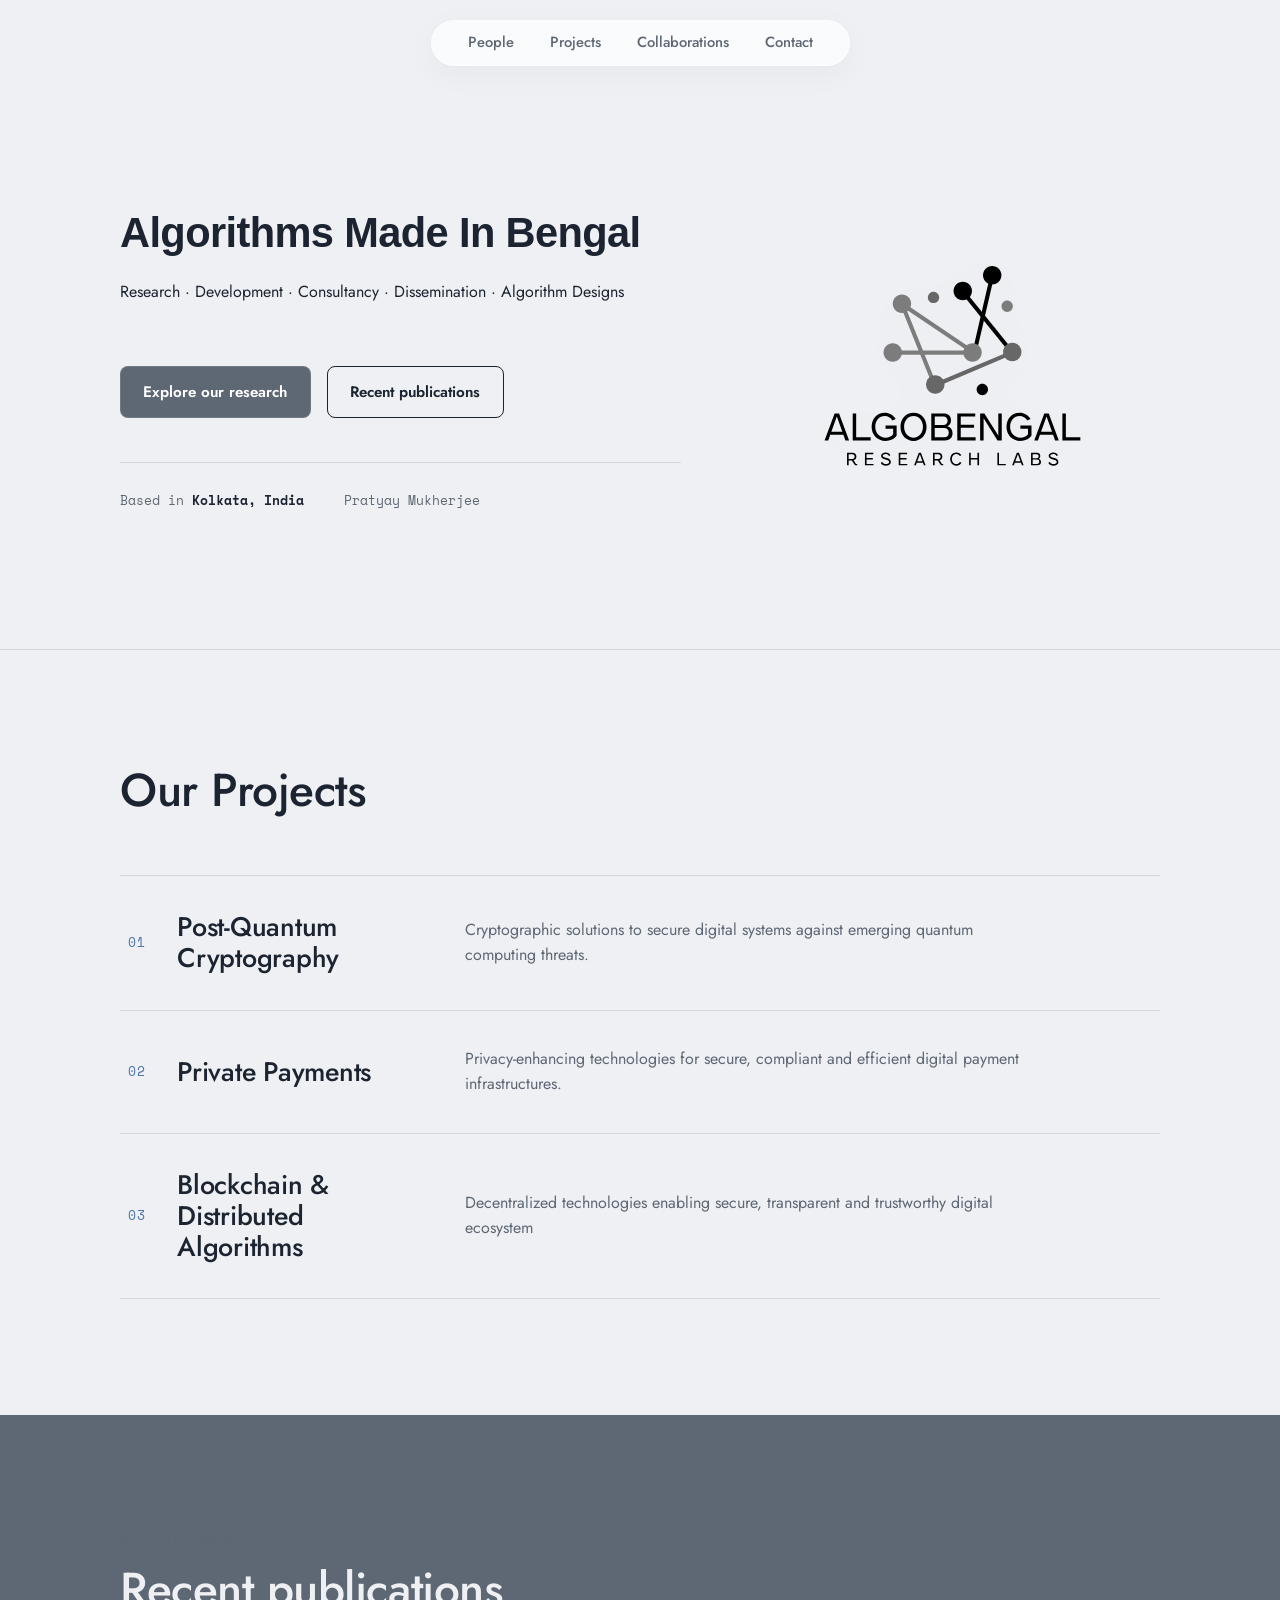
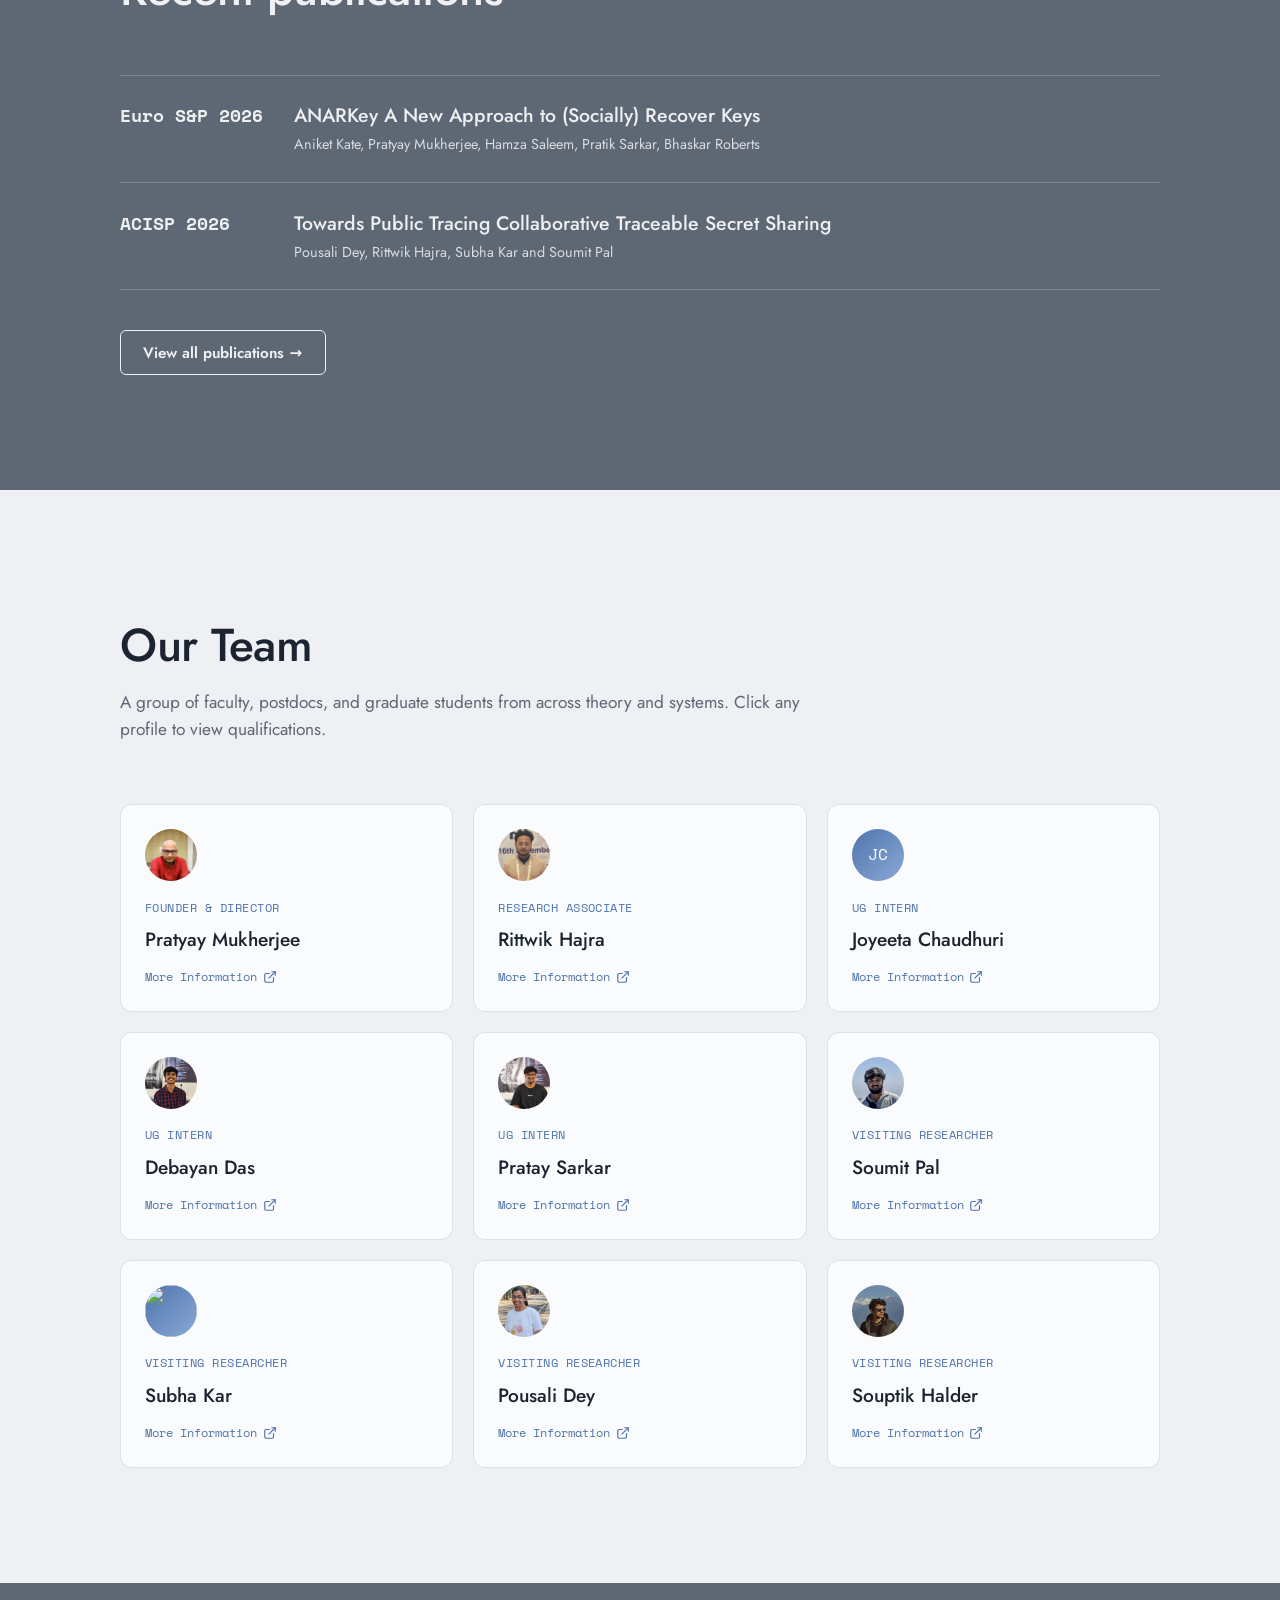
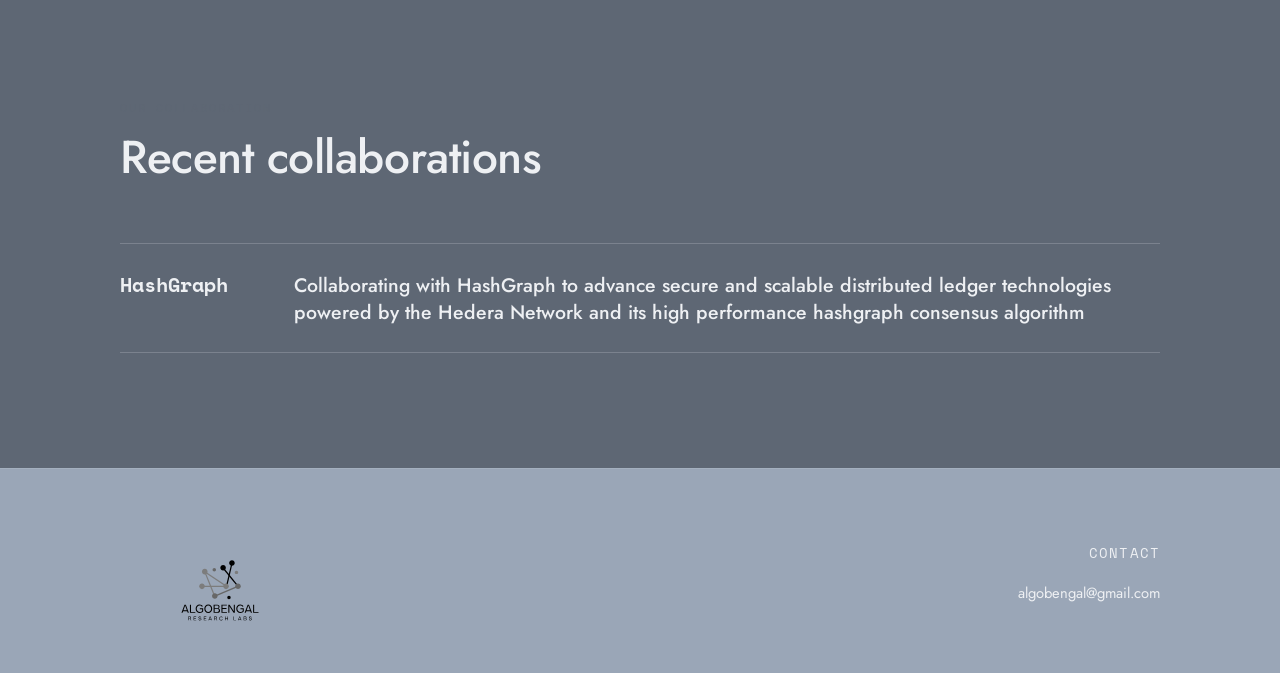
==== index.html @ 1178c3cb "Add files via upload" ====
<!DOCTYPE html>
<html lang="en">
<head>
    <meta charset="UTF-8">
    <meta name="viewport" content="width=device-width, initial-scale=1.0">

    <title>AlgoBengal Research Labs — Security, Privacy &amp; Cryptography</title>

    <link rel="preconnect" href="https://fonts.googleapis.com">
    <link rel="preconnect" href="https://fonts.gstatic.com" crossorigin>
    <link href="https://fonts.googleapis.com/css2?family=Jost:ital,wght@0,400;0,500;0,600;0,700;1,400;1,500&family=Space+Mono:ital,wght@0,400;0,700;1,400&display=swap" rel="stylesheet">

    <!-- Global CSS -->
    <link rel="stylesheet" href="global/global.css">

    <!-- Component CSS -->
    <link rel="stylesheet" href="components/background/bg.css">
    <link rel="stylesheet" href="components/navbar/navbar.css">
    <link rel="stylesheet" href="components/hero/hero.css">
    <link rel="stylesheet" href="components/projects/projects.css">
    <link rel="stylesheet" href="components/collaboration/collaboration.css">
    <link rel="stylesheet" href="components/people/people.css">
    <link rel="stylesheet" href="components/Research/Research.css">
    <link rel="stylesheet" href="components/footer/footer.css">
    <link rel="stylesheet" href="components/profile cards/sir card/sir.css">

<!-- Geist Pixel Font -->
 
   <link rel="preconnect" href="https://fonts.googleapis.com">
<link rel="preconnect" href="https://fonts.gstatic.com" crossorigin>
<link href="https://fonts.googleapis.com/css2?family=Geist+Pixel&display=swap" rel="stylesheet">
</head>

<body>
    
    <div id="navbar"></div>
 <canvas id="particleCanvas"></canvas>
    <main>
        
        <div id="hero" class="top_spacing"></div>
        <div id="projects"></div>
        <div id="Research"></div>
        <div id="people"></div>
        <div id="collaboration"></div>
    </main>

    <div id="footer"></div>

    <!-- Global JS -->
    <script src="global/main.js"></script>

    <!-- Component JS -->
    <script src="components/navbar/navbar.js"></script>
    <script src="components/hero/hero.js"></script>
    <script src="components/projects/projects.js"></script>
    <script src="components/collaboration/collaboration.js"></script>
    <script src="components/people/people.js"></script>
  
   <script src="components/Research/Research.js"></script>
    <script src="components/footer/footer.js"></script>
    <!--<script src="components/background/bg.js"></script>-->

</body>
</html>
---- global/global.css ----
:root {
  --ink: #101A2C;
  --ink-2: #1A2740;
  --paper: #EEF0F3;
  --card: #FAFBFC;
  --text: #1C2431;
  --dim: #5E6774;
  --on-ink: #E8EBF1;
  --on-ink-dim: #9AA6B7;
  --gold: #4F74AC;
  --gold-soft: rgba(79, 116, 172, 0.16);
  --sun: #8AA9D6;
  --line: rgba(28, 36, 49, 0.12);
  --line-ink: rgba(232, 235, 241, 0.13);
  --serif: "Jost", system-ui, sans-serif;
  --sans: "Jost", system-ui, sans-serif;
  --mono: "Space Mono", ui-monospace, monospace;
  --container: 1120px;
  --pad: clamp(1.25rem, 5vw, 2.5rem);
  --sec: clamp(4.5rem, 9vw, 8rem);
}
#splash-screen {
  position: fixed;
  inset: 0;
  background: var(--paper);
  display: flex;
  justify-content: center;
  align-items: center;
  z-index: 9999;
  transition: opacity 0.5s ease, visibility 0.5s ease;
}
.splash-logo {
  width: 400px;
  height: auto;
  transform-origin: top left;
  transition: transform 1s cubic-bezier(0.65, 0, 0.35, 1);
}
#splash-screen.fade-out {
  opacity: 0;
  visibility: hidden;
  pointer-events: none;
}
#particleCanvas {
    position: fixed;
    top: 0;
    left: 0;
    width: 100vw;
    height: 100vh;
    z-index: -1;
    pointer-events: none;
    display: block;
}

* {
  box-sizing: border-box;
  margin: 0;
  padding: 0;
}

html {
  scroll-behavior: smooth;
}

body {
  font-family: var(--sans);
  color: var(--text);
  background: var(--paper);
  line-height: 1.6;
  -webkit-font-smoothing: antialiased;
  text-rendering: optimizeLegibility;
}

a {
  color: inherit;
  text-decoration: none;
}

img, svg {
  display: block;
  max-width: 100%;
}

:focus-visible {
  outline: 2px solid var(--gold);
  outline-offset: 3px;
  border-radius: 2px;
}

.container {
  max-width: var(--container);
  margin-inline: auto;
  padding-inline: var(--pad);
}

.text_colour {
  font-family: var(--mono);
  font-size: .75rem;
  letter-spacing: .16em;
  text-transform: uppercase;
  color: var(--dim);
}

.on-ink .text_colour {
  color: var(--gold);
}
.top_spacing{
    margin-top: 100px;
}
/* ---------- SECTION SHELL ---------- */
.section {
  padding-block: var(--sec);
  scroll-margin-top: 80px;
}

.section--ink {
  background: var(--ink);
  color: var(--on-ink);
}

.section__head {
  max-width: 44rem;
  margin-bottom: clamp(2.5rem, 5vw, 3.75rem);
}

.section__head .text_colour {
  display: block;
  margin-bottom: 1rem;
}

.section__head h2 {
  font-family: var(--serif);
  font-weight: 500;
  font-size: clamp(1.9rem, 3.6vw, 2.9rem);
  line-height: 1.08;
  letter-spacing: -.01em;
}

.section__head p {
  margin-top: 1.1rem;
  color: var(--dim);
  font-size: 1.08rem;
}

.section--ink .section__head p {
  color: var(--on-ink-dim);
}

/* ---------- BUTTONS ---------- */
.btn {
  font-family: var(--sans);
  font-weight: 600;
  font-size: .95rem;
  padding: .8rem 1.4rem;
  border-radius: 8px;
  cursor: pointer;
  display: inline-flex;
  align-items: center;
  gap: .5rem;
  transition: transform .18s ease, background .18s ease, border-color .18s ease;
  border: 1px solid transparent;
}

.btn--primary {
  background: var(--gold);
  color: var(--card);
}

.btn--primary:hover {
  transform: translateY(-2px);
  box-shadow: 0 10px 26px -10px rgba(79, 116, 172, .55);
}

.btn--ghost {
  background: transparent;
  color: var(--text);
  border-color: var(--line);
}

.btn--ghost:hover {
  border-color: var(--gold);
  color: var(--gold);
  transform: translateY(-2px);
}

.section--ink .btn--ghost {
  color: var(--on-ink);
  border-color: var(--line-ink);
}

.section--ink .btn--ghost:hover {
  border-color: var(--on-ink);
  color: var(--on-ink);
}

.btn--dark {
  background: var(--ink);
  color: var(--on-ink);
}

.btn--dark:hover {
  transform: translateY(-2px);
  background: var(--ink-2);
}

/* ---------- ENTRANCE ANIMATION ---------- */
.rise {
  opacity: 0;
  transform: translateY(14px);
  animation: rise .7s cubic-bezier(.2, .7, .3, 1) forwards;
}

.d1 { animation-delay: .05s; }
.d2 { animation-delay: .15s; }
.d3 { animation-delay: .25s; }
.d4 { animation-delay: .35s; }
.d5 { animation-delay: .45s; }

@keyframes rise {
  to {
    opacity: 1;
    transform: none;
  }
}
@keyframes splashPulse {
  from { transform: scale(0.95); opacity: 0.75; }
  to   { transform: scale(1.05); opacity: 1; }
}
@media(prefers-reduced-motion: reduce) {
  html { scroll-behavior: auto; }
  .rise { animation: none; opacity: 1; transform: none; }
  * { transition: none !important; }
}
---- components/background/bg.css ----
#particleCanvas {
    position: fixed;
    top: 0;
    left: 0;
    width: 100vw;
    height: 100vh;
    z-index: -1;
    pointer-events: none;
    display: block;
}
---- components/navbar/navbar.css ----
#navbar {
  position: fixed;
  top: 0;
  left: 0;
  right: 0;
  z-index: 1000;
  pointer-events: none;
  display: flex;
  justify-content: center;
}

.nav {
  pointer-events: auto;
  padding-top: 1.25rem;
}

.nav__pill-container {
  display: flex;
  align-items: center;
  background: rgba(255, 255, 255, 0.7);
  backdrop-filter: blur(16px) saturate(180%);
  -webkit-backdrop-filter: blur(16px) saturate(180%);
  border: 1px solid rgba(255, 255, 255, 0.4);
  padding: 0.65rem 2.25rem;
  border-radius: 9999px;
  box-shadow: 0 8px 32px rgba(16, 26, 44, 0.04), 0 1px 2px rgba(0, 0, 0, 0.02);
  gap: 2.25rem;
  transition: transform 0.3s ease, box-shadow 0.3s ease, background 0.3s ease;
}

.nav__pill-container:hover {
  background: rgba(255, 255, 255, 0.85);
  box-shadow: 0 12px 40px rgba(16, 26, 44, 0.07);
}

.nav__pill-link {
  font-family: var(--sans);
  font-size: 0.92rem;
  font-weight: 500;
  color: var(--dim);
  text-decoration: none;
  transition: color 0.2s cubic-bezier(0.4, 0, 0.2, 1), transform 0.2s ease;
  position: relative;
  cursor: pointer;
  display: inline-block;
}

.nav__pill-link:hover {
  color: var(--text);
  transform: translateY(-1px);
}

.nav__pill-link.active {
  color: var(--text);
  font-weight: 600;
}

/* Subtle accent indicator below active item */
.nav__pill-link::after {
  content: "";
  position: absolute;
  bottom: -4px;
  left: 50%;
  width: 0;
  height: 2px;
  background: var(--text);
  border-radius: 9999px;
  transform: translateX(-50%);
  transition: width 0.25s cubic-bezier(0.4, 0, 0.2, 1);
}

.nav__pill-link:hover::after {
  width: 6px;
}

.nav__pill-link.active::after,
.nav__pill-link.active:hover::after {
  width: 12px;
}

@media(max-width: 640px) {
  .nav {
    padding-top: 0.75rem;
  }

  .nav__pill-container {
    padding: 0.5rem 1.5rem;
    gap: 1.25rem;
  }

  .nav__pill-link {
    font-size: 0.84rem;
  }
}
---- components/hero/hero.css ----
.hero {
  background: transparent;
  color: var(--text);
  position: relative;
  overflow: hidden;
  padding-block: clamp(3.5rem, 8vw, 6.5rem) var(--sec);
}

.hero::before {
  content: "";
  position: absolute;
  inset: 0;
  background-image: radial-gradient(circle at center, rgba(255, 255, 255, .07) 1.2px, transparent 1.3px);
  background-size: 26px 26px;
  -webkit-mask-image: radial-gradient(ellipse 85% 75% at 60% 35%, #000 35%, transparent 100%);
  mask-image: radial-gradient(ellipse 85% 75% at 60% 35%, #000 35%, transparent 100%);
  pointer-events: none;
}

.hero__grid {
  position: relative;
  display: grid;
  grid-template-columns: 1.15fr .85fr;
  gap: clamp(2rem, 5vw, 4rem);
  align-items: center;
}

.hero__figure {
  display: flex;
  flex-direction: column;
  justify-content: center;
  align-items: center;
  position: relative;
}

/* hero figure — interactive cipher wheel */
.hero-art {
  width: 100%;
  max-width: 300px;
  margin-inline: auto;

  filter: drop-shadow(0 10px 34px rgba(0, 0, 0, .4));
  touch-action: none;
  -webkit-tap-highlight-color: transparent;
}

.cw-outer {
  font-family: var(--mono);
  font-size: 10px;
  fill: var(--paper);
}

.cw-inner {
  font-family: var(--mono);
  font-size: 9px;
  fill: var(--paper);
  opacity: 0.85;
}

.cw-dest {
  font-family: var(--mono);
  font-size: 11.5px;
  font-weight: 700;
  fill: var(--paper);
  cursor: pointer;
}

#cwHub {
  cursor: pointer;
}

#cwHub:focus-visible {
  outline: 2px solid var(--text);
  outline-offset: 3px;
}

#cwHub.is-armed {
  fill: var(--text);
  stroke: var(--dim);
  stroke-width: 2;
}

#cwHubText {
  font-family: var(--mono);
  font-size: 15px;
  font-weight: 700;
  fill: var(--paper);
}

.dial-readout {
  margin-top: 1rem;
  text-align: center;
  font-family: var(--mono);
  font-size: .74rem;
  letter-spacing: .02em;
  color: var(--dim);
  min-height: 1.2em;
}

.dial-readout b {
  color: var(--text);
}

.dial-legend {
  margin-top: .85rem;
  display: flex;
  flex-wrap: wrap;
  justify-content: center;
  gap: .5rem .9rem;
  font-family: var(--mono);
  font-size: .68rem;
  color: var(--dim);
}

.dial-legend b {
  color: var(--text);
  font-weight: 700;
}


.hero__text_colour {
  margin-bottom: 1.5rem;
  min-height: 1.1em;
}

.hero__text_colour .sep {
  color: var(--dim);
  margin-inline: .5rem;
}

.hero h1 {
  font-family: "Geist Pixel", sans-serif;
  font-weight: 600;

  font-size: clamp(2.6rem, 6vw, 2.5rem);
  line-height: 1.02;
  letter-spacing: -.015em;
  margin-bottom: 1.5rem;
}

.hero h1 em {
  font-style: italic;
  color: var(--gold);
}

.hero__lede {
  font-size: clamp(1.02rem, 1.5vw, 1.2rem);
  color: var(--dim);
  max-width: 34rem;
  margin-bottom: 2.25rem;
}

.hero__points {
  display: grid;
  gap: 1.15rem;
  max-width: 34rem;
  margin-bottom: 2.5rem;
}

.hpoint {
  display: grid;
  grid-template-columns: 6.5rem 1fr;
  gap: .35rem 1.25rem;
  align-items: baseline;
}

.hpoint__k {
  font-family: var(--mono);
  font-size: .74rem;
  letter-spacing: .06em;
  text-transform: uppercase;
  color: var(--gold);
  padding-top: .2rem;
}

.hpoint__v {
  color: var(--text);
  font-size: clamp(1rem, 1.4vw, 1.12rem);
  line-height: 1.5;
}

.hero__actions {
  display: flex;
  flex-wrap: wrap;
  gap: 1rem;
  margin-bottom: 2.75rem;
}

.hero__actions .btn--primary {
  background: var(--dim);
  color: #ffffff;
  border: 1px solid var(--line-ink);
}

.hero__actions .btn--ghost {
  background: var(--paper);
  color: var(--text);
  border: 1px solid var(--text);
}

.hero__actions .btn--ghost:hover {
  background: var(--paper);
  border-color: var(--text);
  color: var(--text);
  transform: translateY(-2px);
}

.hero__facts {
  display: flex;
  flex-direction: column;
  gap: 0.8rem;
  font-family: var(--mono);
  font-size: .8rem;
  color: var(--dim);
  padding-top: 1.75rem;
  border-top: 1px solid var(--line);
}

.hero__facts-row {
  display: flex;
  flex-wrap: wrap;
  gap: 2.5rem;
}

.hero__facts-row.tags {
  color: var(--dim);
}

.hero__facts b {
  color: var(--text);
  font-weight: 600;
}

.hero__logo-img {
  width: 100%;
  max-width: 440px;
  height: auto;
  display: block;
  margin-inline: auto;
  filter: drop-shadow(0 4px 20px rgba(0, 0, 0, 0.02));
}

@media(max-width: 900px) {
  .hero__grid {
    grid-template-columns: 1fr;
  }

  .hero__figure {
    order: -1;
    margin-bottom: 1.5rem;
  }

  .hero__logo-img {
    max-width: 320px;
  }
}

@media(max-width: 640px) {
  .hpoint {
    grid-template-columns: 1fr;
    gap: .2rem;
  }
  .hero__facts-row {
    gap: 1rem;
  }
}
---- components/projects/projects.css ----
#research {
  background: var(--paper);
  position: relative;
  z-index: 1;
  border-top: 1px solid var(--line);
}

.expertise {
  border-top: 1px solid var(--line);
}

.xrow {
  display: grid;
  grid-template-columns: auto minmax(12rem, 16rem) 1fr auto ;
  gap: 1.25rem 2rem;
  align-items: center;
  color: inherit;
  padding: clamp(1.5rem, 3vw, 2.25rem) .5rem;
  border-bottom: 1px solid var(--line);
  transition: background .2s ease, padding-left .2s ease;
  cursor: default;
}

/*.xrow:hover {
  background: rgba(255, 255, 255, 0.05);
  padding-left: 1.1rem;
}
*/
.xrow__num {
  font-family: var(--mono);
  font-size: .8rem;
  letter-spacing: .05em;
  color: var(--gold);
}

.xrow__title {
  font-family: var(--serif);
  font-weight: 500;
  font-size: clamp(1.3rem, 2.1vw, 1.7rem);
  line-height: 1.15;
  letter-spacing: -.01em;
}

.xrow__desc {
  color: var(--dim);
  font-size: 1rem;
  line-height: 1.55;
  max-width: 36rem;
}

.xrow__go {
  justify-self: end;
  white-space: nowrap;
  display: inline-flex;
  align-items: center;
  gap: .45rem;
  font-family: var(--mono);
  font-size: .75rem;
  letter-spacing: .08em;
  text-transform: uppercase;
  color: var(--gold);
}

.xrow__go svg {
  width: 15px;
  height: 15px;
  transition: transform .2s ease;
}

.xrow:hover .xrow__go svg {
  transform: translateX(4px);
}

@media(max-width: 900px) {
  .xrow {
    grid-template-columns: auto 1fr;
    gap: .55rem 1.1rem;
    align-items: baseline;
  }
  .xrow__desc {
    grid-column: 1 / -1;
    max-width: none;
  }
  .xrow__go {
    grid-column: 1 / -1;
    justify-self: start;
    margin-top: .2rem;
  }
}
---- components/collaboration/collaboration.css ----
#collaborations {
  background: var(--dim);
  color: var(--paper);
  position: relative;
  z-index: 1;
}

#collaborations .section__head h2,
#collaborations .collab__title {
  color: var(--paper);
}

#collaborations .section__head p,
#collaborations .collab__meta {
  color: rgba(238, 240, 243, 0.85);
}

#collaborations .collaborator_name,
#collaborations .collaborator__name {
  color: var(--paper);
  font-weight: bold;
  font-size: 1.25rem;
}

.collabs {
  border-top: 1px solid rgba(238, 240, 243, 0.2);
}

.collab {
  display: grid;
  grid-template-columns: 150px 1fr auto;
  gap: 1.5rem;
  align-items: baseline;
  padding: 1.6rem 0;
  border-bottom: 1px solid rgba(238, 240, 243, 0.2);
  transition: padding-left .2s ease;
}

.collab:hover {
  padding-left: .5rem;
}

.collab__meta {
  font-family: var(--mono);
  font-size: .78rem;
  color: rgba(238, 240, 243, 0.85);
  white-space: nowrap;
}

.collab__title {
  font-family: var(--serif);
  font-weight: 500;
  font-size: 1.22rem;
  line-height: 1.25;
  color: var(--paper);
}


@media(max-width: 900px) {
  .pub {
    grid-template-columns: 1fr auto;
    gap: .4rem 1rem;
  }
  .pub__meta {
    grid-column: 1 / -1;
    order: -1;
  }
}
---- components/people/people.css ----
#people {
  background: var(--paper);
  position: relative;
  z-index: 1;
}

.people {
  display: grid;
  grid-template-columns: repeat(3, 1fr);
  gap: 1.25rem;
  align-items: start;
}

.person {
  background: var(--card);
  border: 1px solid var(--line);
  border-radius: 12px;
  padding: 1.5rem;
  display: flex;
  flex-direction: column;
  gap: .4rem;
  transition: transform .25s ease, box-shadow .25s ease, border-color .25s ease;
}

.person--clickable {
  cursor: pointer;
  user-select: none;
}

.person--clickable:hover {
  transform: translateY(-3px);
  border-color: rgba(79, 116, 172, 0.4);
  box-shadow: 0 14px 34px -18px rgba(16, 26, 44, .32);
}

.person--clickable:focus-visible {
  outline: 2px solid var(--gold);
  outline-offset: 2px;
}

.person__avatar {
  width: 52px;
  height: 52px;
  border-radius: 50%;
  margin-bottom: .7rem;
  display: flex;
  align-items: center;
  justify-content: center;
  font-family: var(--mono);
  font-size: 1rem;
  color: var(--card);
  background: linear-gradient(135deg, var(--gold), var(--sun));
  overflow: hidden;
}

.person__avatar img {
  width: 100%;
  height: 100%;
  object-fit: cover;
}

.person__lead .person__avatar {
  background: var(--ink);
  color: var(--gold);
}

.person__name {
  font-family: var(--serif);
  font-weight: 500;
  font-size: 1.2rem;
}

.person__role {
  font-family: var(--mono);
  font-size: .74rem;
  letter-spacing: .04em;
  color: var(--gold);
  text-transform: uppercase;
}

.person__hint {
  display: inline-flex;
  align-items: center;
  gap: 0.35rem;
  font-family: var(--mono);
  font-size: 0.76rem;
  color: var(--gold);
  margin-top: 0.4rem;
  transition: color 0.2s ease, transform 0.2s ease;
}

.person--clickable:hover .person__hint {
  color: var(--sun, #e5b95a);
}

.person__hint-icon {
  transition: transform 0.2s ease;
}

.person--clickable:hover .person__hint-icon {
  transform: translate(2px, -2px);
}

.qualification-text {
  font-family: var(--sans, sans-serif);
  font-size: 0.88rem;
  line-height: 1.6;
  color: var(--dim);
  display: block;
  white-space: normal;
  word-break: break-word;
}

.qualification-link {
  font-family: var(--sans, sans-serif);
  font-size: 0.86rem;
  line-height: 1.4;
  color: var(--gold);
  text-decoration: none;
  display: inline-flex;
  align-items: center;
  gap: 0.3rem;
  margin-top: 0.6rem;
  padding: 0.4rem 0.8rem;
  border-radius: 6px;
  background: rgba(245, 158, 11, 0.08);
  border: 1px solid rgba(245, 158, 11, 0.25);
  transition: all 0.2s ease;
}

.qualification-link:hover {
  background: rgba(245, 158, 11, 0.18);
  border-color: var(--gold);
  color: #ffffff;
}

.person__focus {
  color: var(--dim);
  font-size: .92rem;
  margin-top: .25rem;
}

.person--note {
  background: transparent;
  border-style: dashed;
  justify-content: center;
  align-items: flex-start;
}

.person--note .person__name {
  color: var(--dim);
  font-size: 1.05rem;
}

/* ==========================================================================
   Qualification Modal Styles
   ========================================================================== */

.person-modal {
  position: fixed;
  top: 0;
  left: 0;
  width: 100vw;
  height: 100vh;
  z-index: 99999;
  display: flex;
  align-items: center;
  justify-content: center;
  padding: 1.5rem;
  opacity: 0;
  visibility: hidden;
  pointer-events: none;
  transition: opacity 0.3s cubic-bezier(0.16, 1, 0.3, 1), visibility 0.3s cubic-bezier(0.16, 1, 0.3, 1);
}

.person-modal.is-open {
  opacity: 1;
  visibility: visible;
  pointer-events: auto;
}

body.modal-open {
  overflow: hidden !important;
}

.person-modal__backdrop {
  position: absolute;
  top: 0;
  left: 0;
  width: 100%;
  height: 100%;
  background: rgba(10, 15, 26, 0.82);
  backdrop-filter: blur(12px);
  -webkit-backdrop-filter: blur(12px);
}

.person-modal__dialog {
  position: relative;
  z-index: 2;
  width: 100%;
  max-width: 580px;
  max-height: 85vh;
  overflow-y: auto;
  background: var(--ink, #101A2C);
  border: 1px solid rgba(255, 255, 255, 0.15);
  border-radius: 18px;
  padding: 2rem;
  box-shadow: 0 25px 60px -15px rgba(0, 0, 0, 0.75), 0 0 0 1px rgba(255, 255, 255, 0.08);
  transform: translateY(24px) scale(0.96);
  transition: transform 0.35s cubic-bezier(0.16, 1, 0.3, 1);
}

.person-modal.is-open .person-modal__dialog {
  transform: translateY(0) scale(1);
}

.person-modal__close {
  position: absolute;
  top: 1.25rem;
  right: 1.25rem;
  width: 36px;
  height: 36px;
  border-radius: 50%;
  border: 1px solid rgba(255, 255, 255, 0.15);
  background: rgba(255, 255, 255, 0.06);
  color: #E8EBF1;
  display: flex;
  align-items: center;
  justify-content: center;
  cursor: pointer;
  transition: all 0.2s ease;
}

.person-modal__close:hover {
  background: rgba(255, 255, 255, 0.15);
  color: var(--sun, #8AA9D6);
  border-color: var(--sun, #8AA9D6);
  transform: rotate(90deg);
}

.person-modal__header {
  display: flex;
  align-items: center;
  gap: 1.25rem;
  padding-bottom: 1.25rem;
  border-bottom: 1px solid rgba(232, 235, 241, 0.12);
  margin-bottom: 1.5rem;
}

.person-modal__avatar {
  width: 60px;
  height: 60px;
  border-radius: 50%;
  display: flex;
  align-items: center;
  justify-content: center;
  font-family: var(--mono);
  font-size: 1.1rem;
  color: var(--ink);
  background: linear-gradient(135deg, var(--gold), var(--sun));
  overflow: hidden;
  flex-shrink: 0;
}

.person-modal__avatar img {
  width: 100%;
  height: 100%;
  object-fit: cover;
}

.person-modal__role {
  font-family: var(--mono);
  font-size: 0.76rem;
  letter-spacing: 0.06em;
  color: var(--sun, #8AA9D6);
  text-transform: uppercase;
  margin-bottom: 0.25rem;
}

.person-modal__name {
  font-family: var(--serif);
  font-size: 1.45rem;
  font-weight: 600;
  color: #FFFFFF;
  margin: 0;
}

.person-modal__section-title {
  font-family: var(--mono);
  font-size: 0.78rem;
  letter-spacing: 0.06em;
  text-transform: uppercase;
  color: var(--sun, #8AA9D6);
  margin-bottom: 0.85rem;
  display: flex;
  align-items: center;
  gap: 0.5rem;
}

.person-modal__section-title::after {
  content: '';
  flex: 1;
  height: 1px;
  background: rgba(232, 235, 241, 0.12);
}

.person-modal__content,
.person-modal__content .qualification-text {
  font-family: var(--sans, sans-serif);
  font-size: 0.92rem;
  line-height: 1.65;
  color: #ffffff !important;
}

@media(max-width: 900px) {
  .people {
    grid-template-columns: repeat(2, 1fr);
  }
}

@media(max-width: 640px) {
  .people {
    grid-template-columns: 1fr;
  }
  
  .person-modal__dialog {
    padding: 1.5rem;
  }
}
---- components/Research/Research.css ----
#publications {
  background: var(--dim);
  color: var(--paper);
  position: relative;
  z-index: 1;
}

#publications .section__head h2,
#publications .pub__title {
  color: var(--paper);
}

#publications .section__head p,
#publications .pub__meta,
#publications .pub__authors {
  color: rgba(238, 240, 243, 0.85);
  
}

#publications .pub__name {
  color: var(--paper);
  font-weight: bold;
  font-size: 1.12rem;
  cursor: default;
}

.pubs {
  border-top: 1px solid rgba(238, 240, 243, 0.2);
}

.pub {
  display: grid;
  grid-template-columns: 150px 1fr auto;
  gap: 1.5rem;
  align-items: baseline;
  padding: 1.6rem 0;
  border-bottom: 1px solid rgba(238, 240, 243, 0.2);
  transition: padding-left .2s ease;
}

/*.pub:hover {
  padding-left: .5rem;
}*/

.pub__meta {
  font-family: var(--mono);
  font-size: .78rem;
  color: rgba(238, 240, 243, 0.85);
  white-space: wrap;

}

.pub__title {
  font-family: var(--serif);
  font-weight: 500;
  font-size: 1.22rem;
  line-height: 1.25;
  color: var(--paper);
  display: block;
}

.pub__authors {
  display: block;
  font-family: var(--sans);
  font-size: .9rem;
  color: rgba(238, 240, 243, 0.8);
  margin-top: .35rem;
}
.pub__venue {
  font-family: var(--mono);
  font-size: .78rem;
  color: rgba(238, 240, 243, 0.85);
  white-space: nowrap;
} 
.pub__link {
  font-family: var(--mono);
  font-size: .76rem;
  letter-spacing: .04em;
  color: var(--paper);
  border: 1px solid rgba(238, 240, 243, 0.35);
  padding: .35rem .7rem;
  border-radius: 6px;
  white-space: nowrap;
  transition: color .18s ease, border-color .18s ease, background .18s ease;
}

/*.pub__link:hover {
  color: var(--dim);
  background: var(--paper);
  border-color: var(--paper);
}
*/
.pubs__more {
  margin-top: 2.5rem;
}

#publications .btn--ghost {
  color: var(--paper);
  border-color: var(--paper);
  background: transparent;
  
  font-family: inherit;
  font-size: 0.95rem;
  padding: 0.65rem 1.4rem;
  border-radius: 6px;
  transition: all 0.25s ease;
}

/*#publications .btn--ghost:hover {
  background: var(--paper);
  color: var(--dim);
}
*/
.pub--hidden {
  display: none !important;
}

.pub--extra {
  animation: fadeInPub 0.4s ease forwards;
}

@keyframes fadeInPub {
  from {
    opacity: 0;
    transform: translateY(-8px);
  }
  to {
    opacity: 1;
    transform: translateY(0);
  }
}

@media(max-width: 900px) {
  .pub {
    grid-template-columns: 1fr auto;
    gap: .4rem 1rem;
  }
  .pub__meta {
    grid-column: 1 / -1;
    order: -1;
  }
  .pub__link {
    grid-column: 2;
    grid-row: 2;
    align-self: center;
  }
}
---- components/footer/footer.css ----
.footer {
  background:var(--on-ink-dim);
  backdrop-filter: blur(10px);
  -webkit-backdrop-filter: blur(10px);
  color: var(--paper);
  border-top: 1px solid var(--line-ink);
  padding-block: clamp(3rem, 6vw, 4.5rem) 2rem;
  scroll-margin-top: 80px;
}

.footer__grid {
  display: grid;
  grid-template-columns: 1fr auto;
  justify-content: space-between;
  align-items: start;
  gap: 2rem;
}

.footer__contact {
  justify-self: end;
  text-align: right;
}

.footer h4 {
  font-family: var(--mono);
  font-size: .90rem;
  letter-spacing: .08em;
  text-transform: uppercase;
  color: var(--paper);
  margin-bottom: 1rem;
  font-weight: 500;
}

.footer ul {
  list-style: none;
  display: flex;
  flex-direction: column;
  gap: .6rem;
}

.footer ul a {
  font-size: .92rem;
  transition: 0.9s ease;
}

.footer ul a:hover {
  color: var(--gold);
}

.footer__brand p {
  font-size: .92rem;
  max-width: 22rem;
  margin-top: 1rem;
  line-height: 1.55;
}

.footer__bottom {
  display: flex;
  flex-wrap: wrap;
  gap: 1rem;
  justify-content: space-between;
  margin-top: 3rem;
  padding-top: 1.5rem;
  border-top: 1px solid var(--line-ink);
  font-family: var(--mono);
  font-size: .76rem;
  color: var(--on-ink-dim);
}


.position-flex {
  display: flex;
  flex-direction: column;

}

@media(max-width: 900px) {
  .footer__grid { grid-template-columns: 1fr auto; }
}

@media(max-width: 640px) {
  .footer__grid { grid-template-columns: 1fr; }
  .footer__contact {
    justify-self: start;
    text-align: left;
  }
}
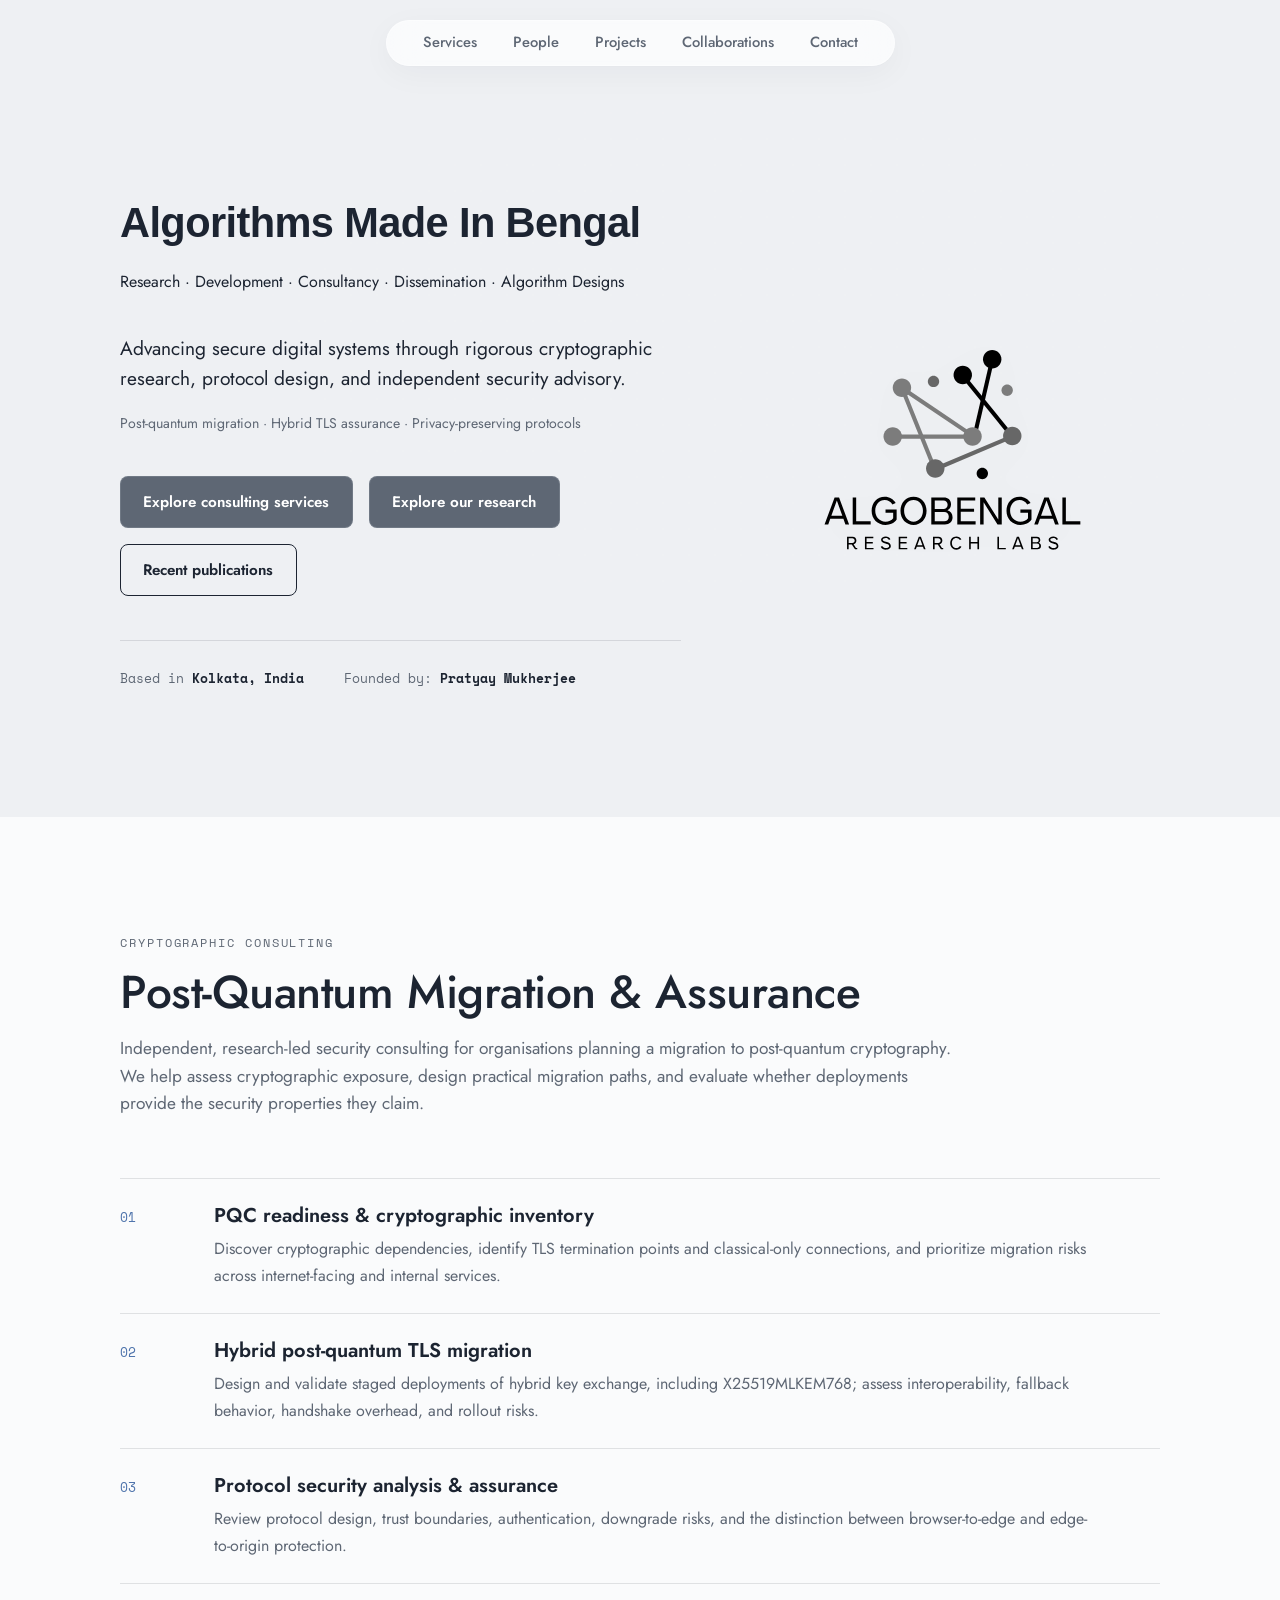
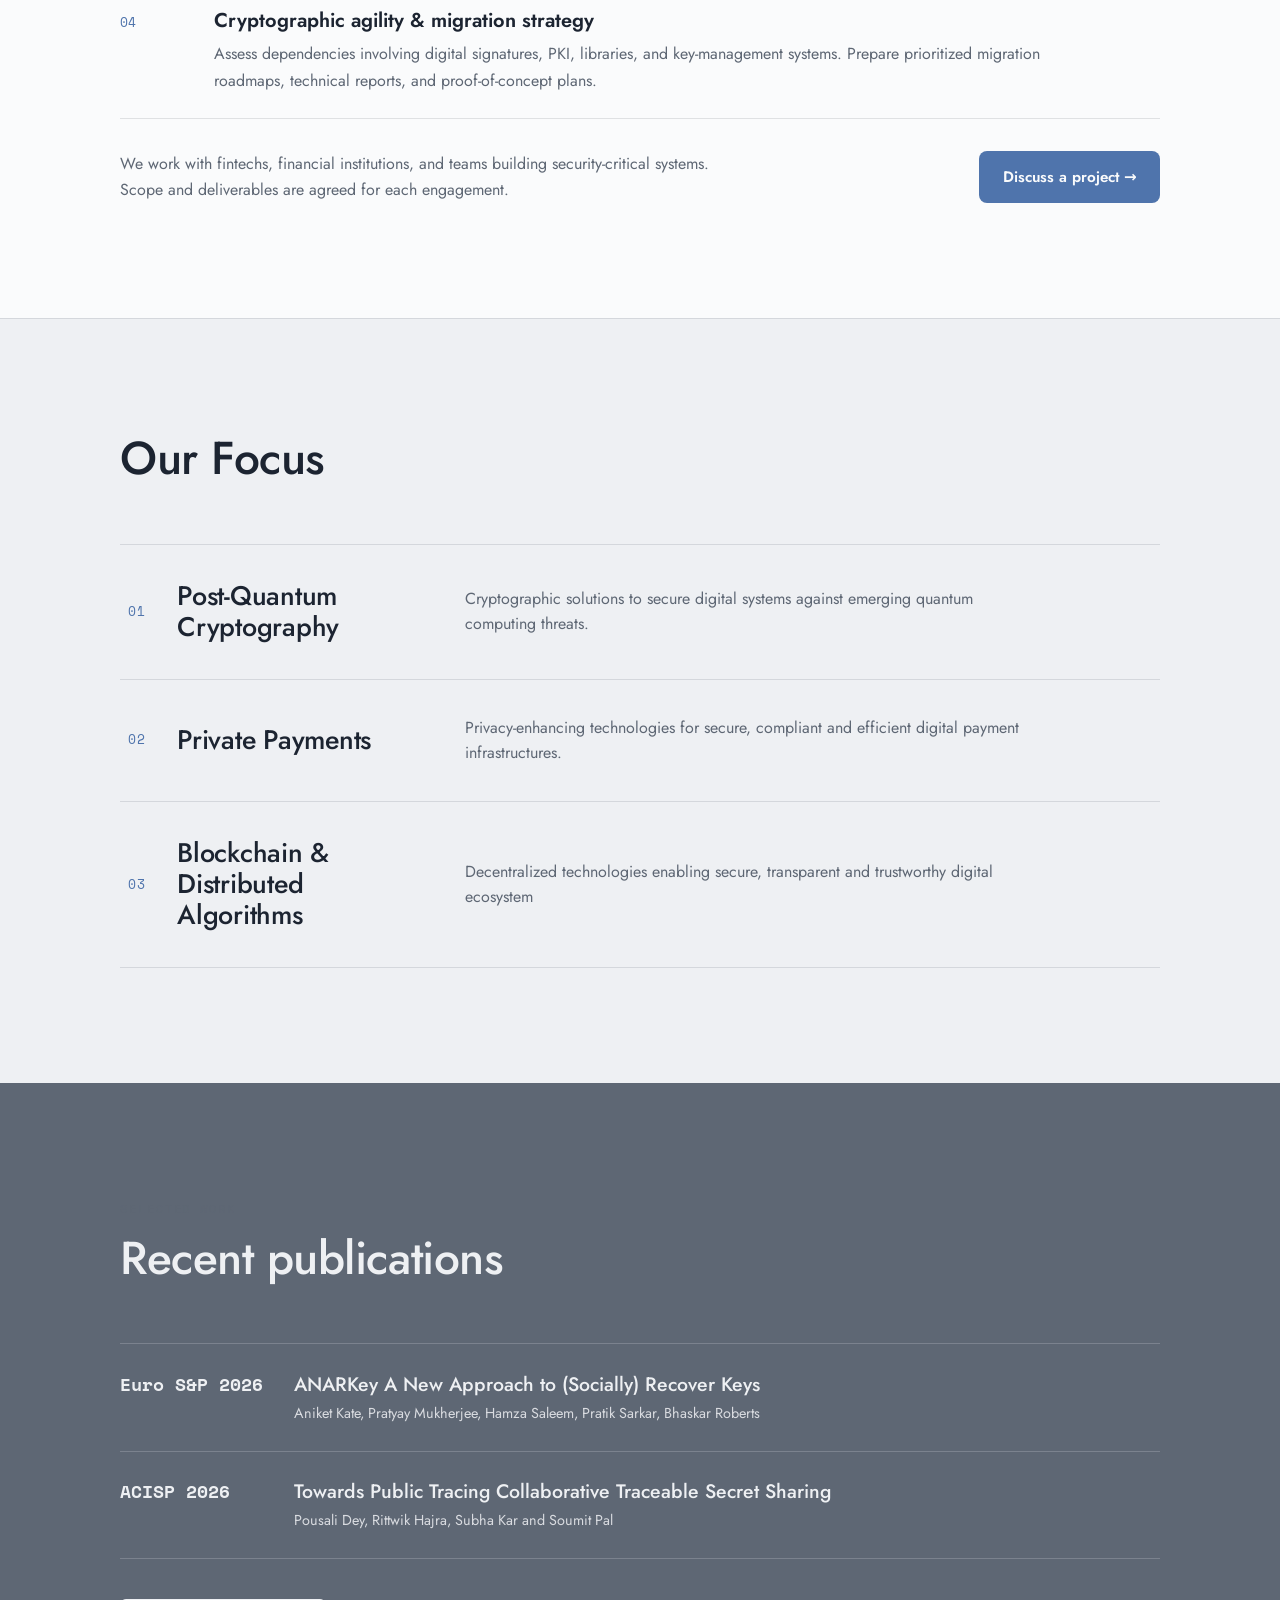
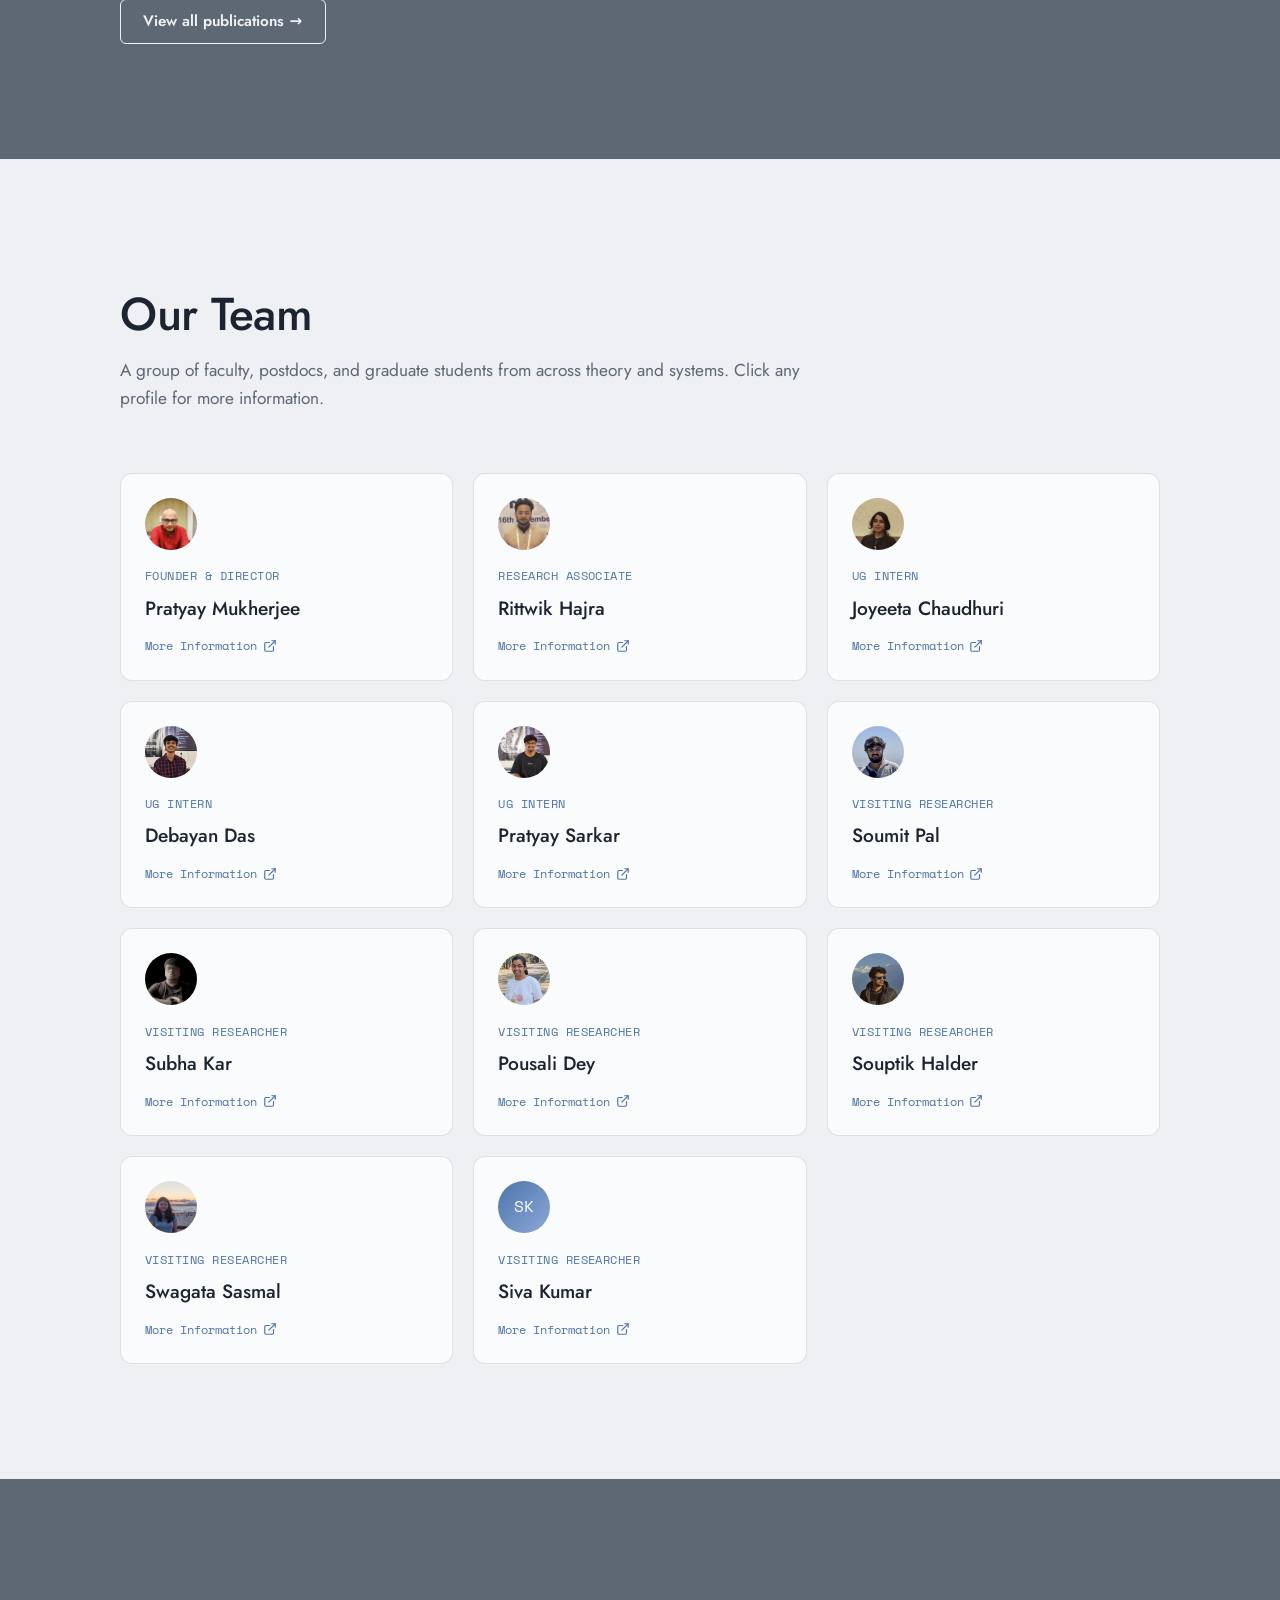
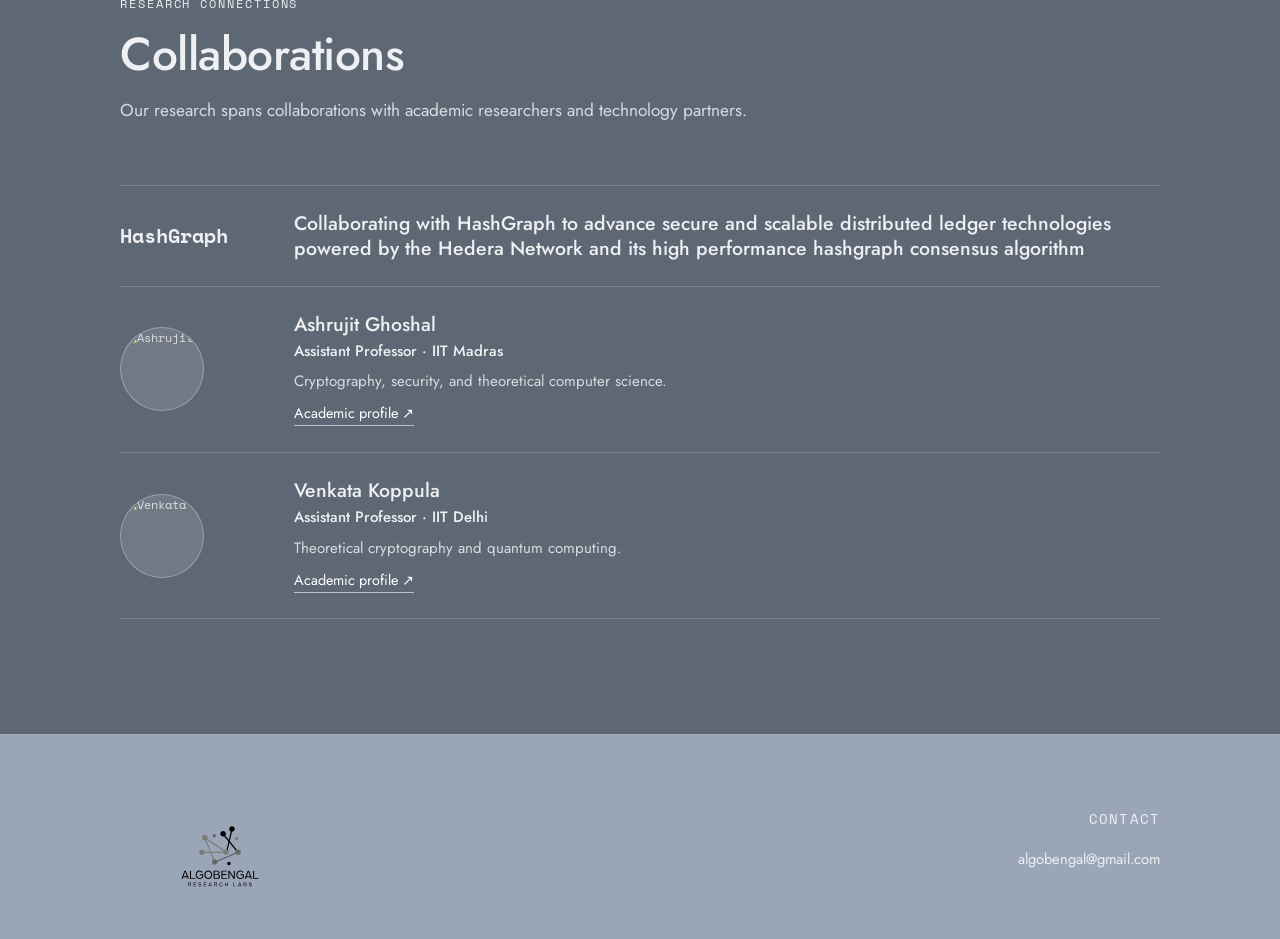
==== commit 7aa3093d: "Add post-quantum consulting services and research collaborators" ====
--- a/index.html
+++ b/index.html
@@ -4,7 +4,8 @@
     <meta charset="UTF-8">
     <meta name="viewport" content="width=device-width, initial-scale=1.0">
 
-    <title>AlgoBengal Research Labs — Security, Privacy &amp; Cryptography</title>
+    <meta name="description" content="AlgoBengal Research Labs provides rigorous cryptography research, independent post-quantum migration consulting, hybrid TLS assurance, and protocol security analysis.">
+    <title>AlgoBengal Research Labs — Cryptography Research &amp; Post-Quantum Consulting</title>
 
     <link rel="preconnect" href="https://fonts.googleapis.com">
     <link rel="preconnect" href="https://fonts.gstatic.com" crossorigin>
@@ -13,10 +14,14 @@
     <!-- Global CSS -->
     <link rel="stylesheet" href="global/global.css">
 
+    <link rel="stylesheet" href="components/services/services.css">
+
     <!-- Component CSS -->
     <link rel="stylesheet" href="components/background/bg.css">
     <link rel="stylesheet" href="components/navbar/navbar.css">
+    <link rel="stylesheet" href="components/navbar/navbar-consulting.css">
     <link rel="stylesheet" href="components/hero/hero.css">
+    <link rel="stylesheet" href="components/hero/hero-consulting.css">
     <link rel="stylesheet" href="components/projects/projects.css">
     <link rel="stylesheet" href="components/collaboration/collaboration.css">
     <link rel="stylesheet" href="components/people/people.css">
@@ -38,6 +43,7 @@
     <main>
         
         <div id="hero" class="top_spacing"></div>
+        <div id="services-component"></div>
         <div id="projects"></div>
         <div id="Research"></div>
         <div id="people"></div>
@@ -48,6 +54,8 @@
 
     <!-- Global JS -->
     <script src="global/main.js"></script>
+
+    <script src="components/services/services.js"></script>
 
     <!-- Component JS -->
     <script src="components/navbar/navbar.js"></script>
--- a/components/services/services.css
+++ b/components/services/services.css
@@ -0,0 +1,10 @@
+#services { background: var(--card); position: relative; z-index: 1; }
+#services .section__head { max-width: 53rem; }
+.services__list { border-top: 1px solid var(--line); }
+.service { display: grid; grid-template-columns: 4.5rem minmax(0, 1fr); gap: 1.4rem; padding: 1.5rem 0; border-bottom: 1px solid var(--line); }
+.service__number { font-family: var(--mono); color: var(--gold); font-size: .82rem; padding-top: .25rem; }
+.service h3 { font-family: var(--serif); font-weight: 600; font-size: 1.25rem; line-height: 1.3; }
+.service p { color: var(--dim); margin-top: .45rem; line-height: 1.65; max-width: 55rem; }
+.services__cta { padding-top: 2rem; display: flex; flex-wrap: wrap; justify-content: space-between; align-items: center; gap: 1.2rem 2rem; }
+.services__cta p { max-width: 39rem; color: var(--dim); }
+@media(max-width:640px) { .service { grid-template-columns: 2.6rem minmax(0, 1fr); gap:.65rem; } }
--- a/components/navbar/navbar-consulting.css
+++ b/components/navbar/navbar-consulting.css
@@ -0,0 +1,8 @@
+/* Keep all five navigation items available on small screens. */
+.nav__pill-container { max-width: calc(100vw - 2rem); }
+.nav__pill-link { white-space: nowrap; }
+@media(max-width: 640px) {
+  .nav__pill-container { overflow-x: auto; overscroll-behavior-x: contain; gap: .9rem; padding: .55rem 1rem; scrollbar-width: none; }
+  .nav__pill-container::-webkit-scrollbar { display: none; }
+  .nav__pill-link { font-size: .78rem; }
+}
--- a/components/hero/hero.css
+++ b/components/hero/hero.css
@@ -121,10 +121,11 @@
 .hero__text_colour {
   margin-bottom: 1.5rem;
   min-height: 1.1em;
+  color: var(--dim);
 }
 
 .hero__text_colour .sep {
-  color: var(--dim);
+  color: var(--line-ink);
   margin-inline: .5rem;
 }
 
@@ -220,6 +221,10 @@
   display: flex;
   flex-wrap: wrap;
   gap: 2.5rem;
+}
+
+.hero .text_colour {
+  color: gray;
 }
 
 .hero__facts-row.tags {
--- a/components/hero/hero-consulting.css
+++ b/components/hero/hero-consulting.css
@@ -0,0 +1,4 @@
+/* Minimal additions for the consulting introduction. The original hero.css remains unchanged. */
+.hero__points p { margin: 0; }
+.hero__intro { color: var(--text); font-size: clamp(1.03rem, 1.5vw, 1.2rem); line-height: 1.55; }
+.hero__specialties { color: var(--dim); font-size: .88rem; line-height: 1.7; }
--- a/components/collaboration/collaboration.css
+++ b/components/collaboration/collaboration.css
@@ -65,4 +65,13 @@
     grid-column: 1 / -1;
     order: -1;
   }
-}+}
+/* Collaborator portraits and details use the existing section palette. */
+#collaborations .collab { grid-template-columns: 150px minmax(0, 1fr); align-items: center; }
+.collab__portrait { display:block; width:84px; height:84px; object-fit:cover; object-position: center 20%; border-radius:50%; background:rgba(255,255,255,.12); border:1px solid rgba(255,255,255,.3); }
+.collab__affiliation { font-weight:500; font-size:.94rem; margin-top:.15rem; }
+.collab__description { font-size:.94rem; opacity:.85; margin-top:.4rem; }
+.collab__profile-link { display:inline-block; margin-top:.55rem; font-size:.9rem; color:#fff; border-bottom:1px solid rgba(255,255,255,.6); }
+.collab__profile-link:hover { border-color: #fff; }
+#collaborations .text_colour { color: var(--paper); }
+@media(max-width:640px) { #collaborations .collab { grid-template-columns: 100px minmax(0, 1fr); gap: 1rem; } .collab__portrait { width:75px; height:75px; } }
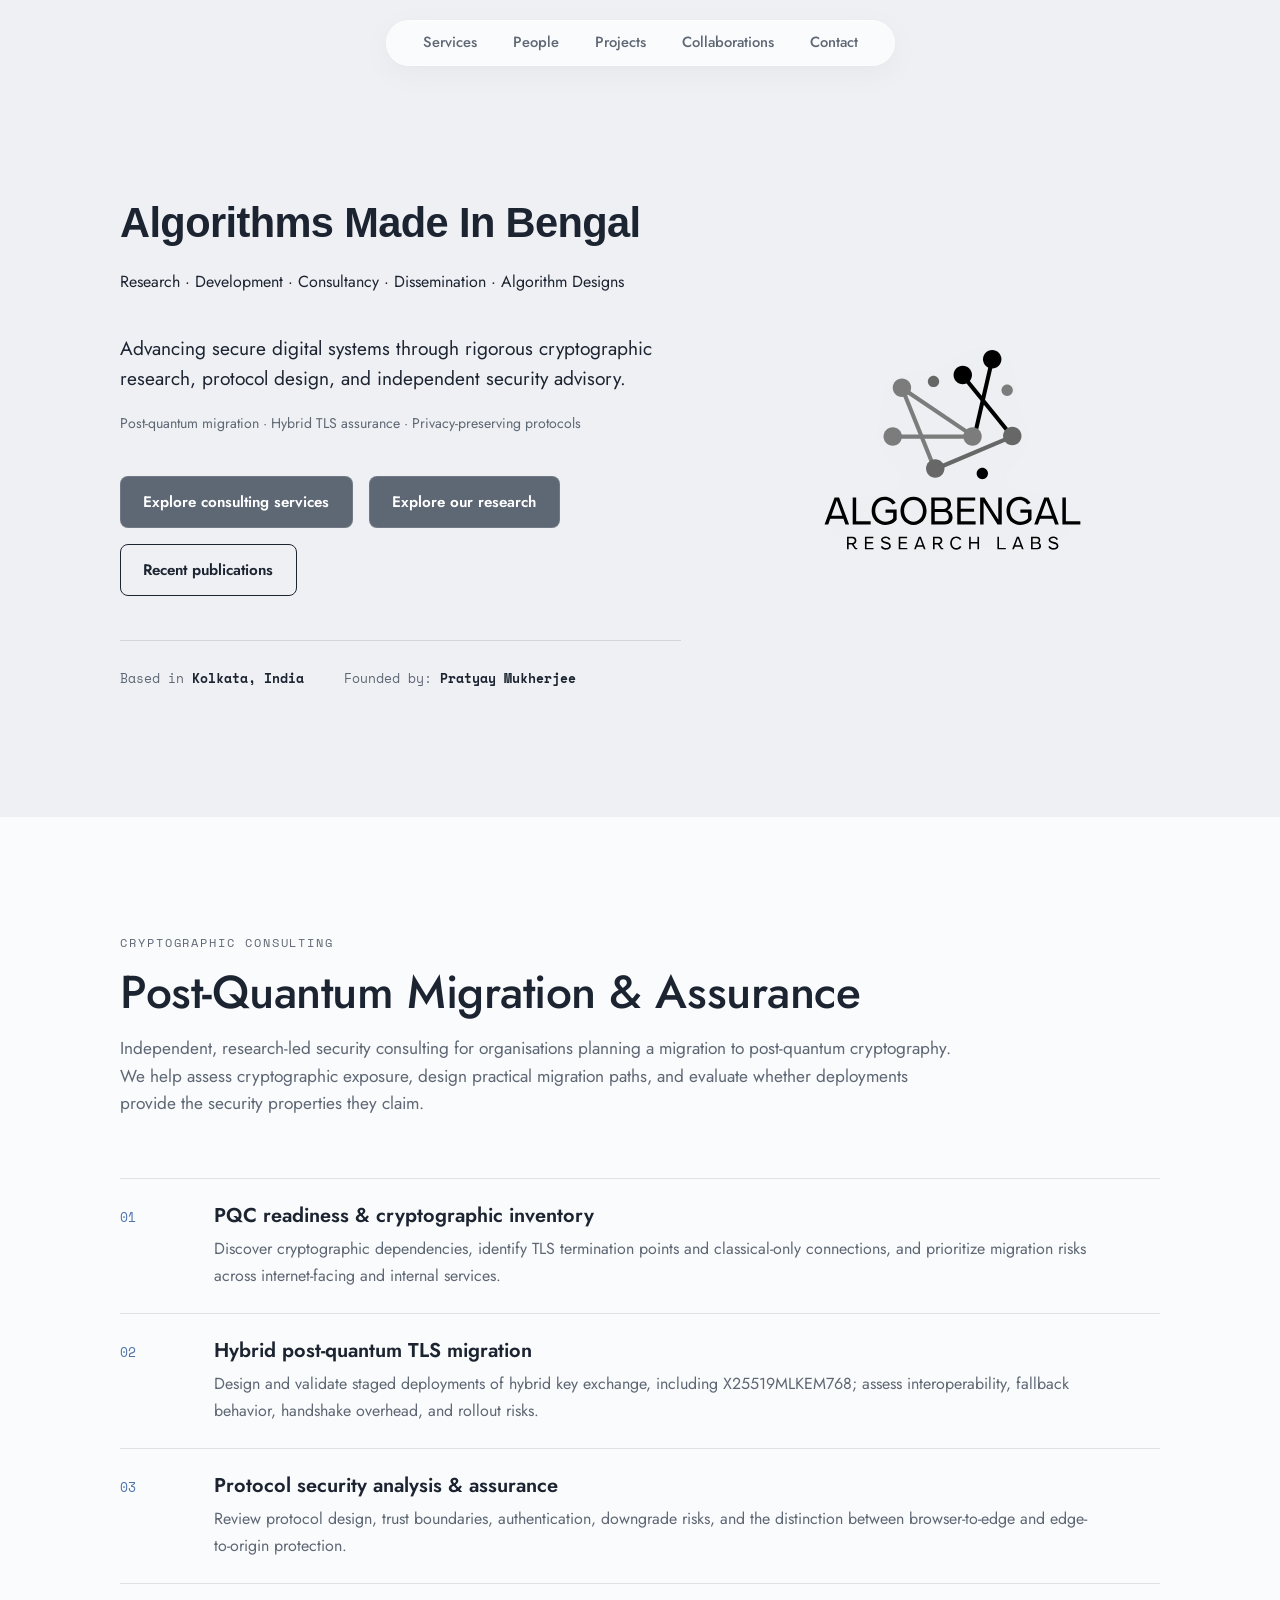
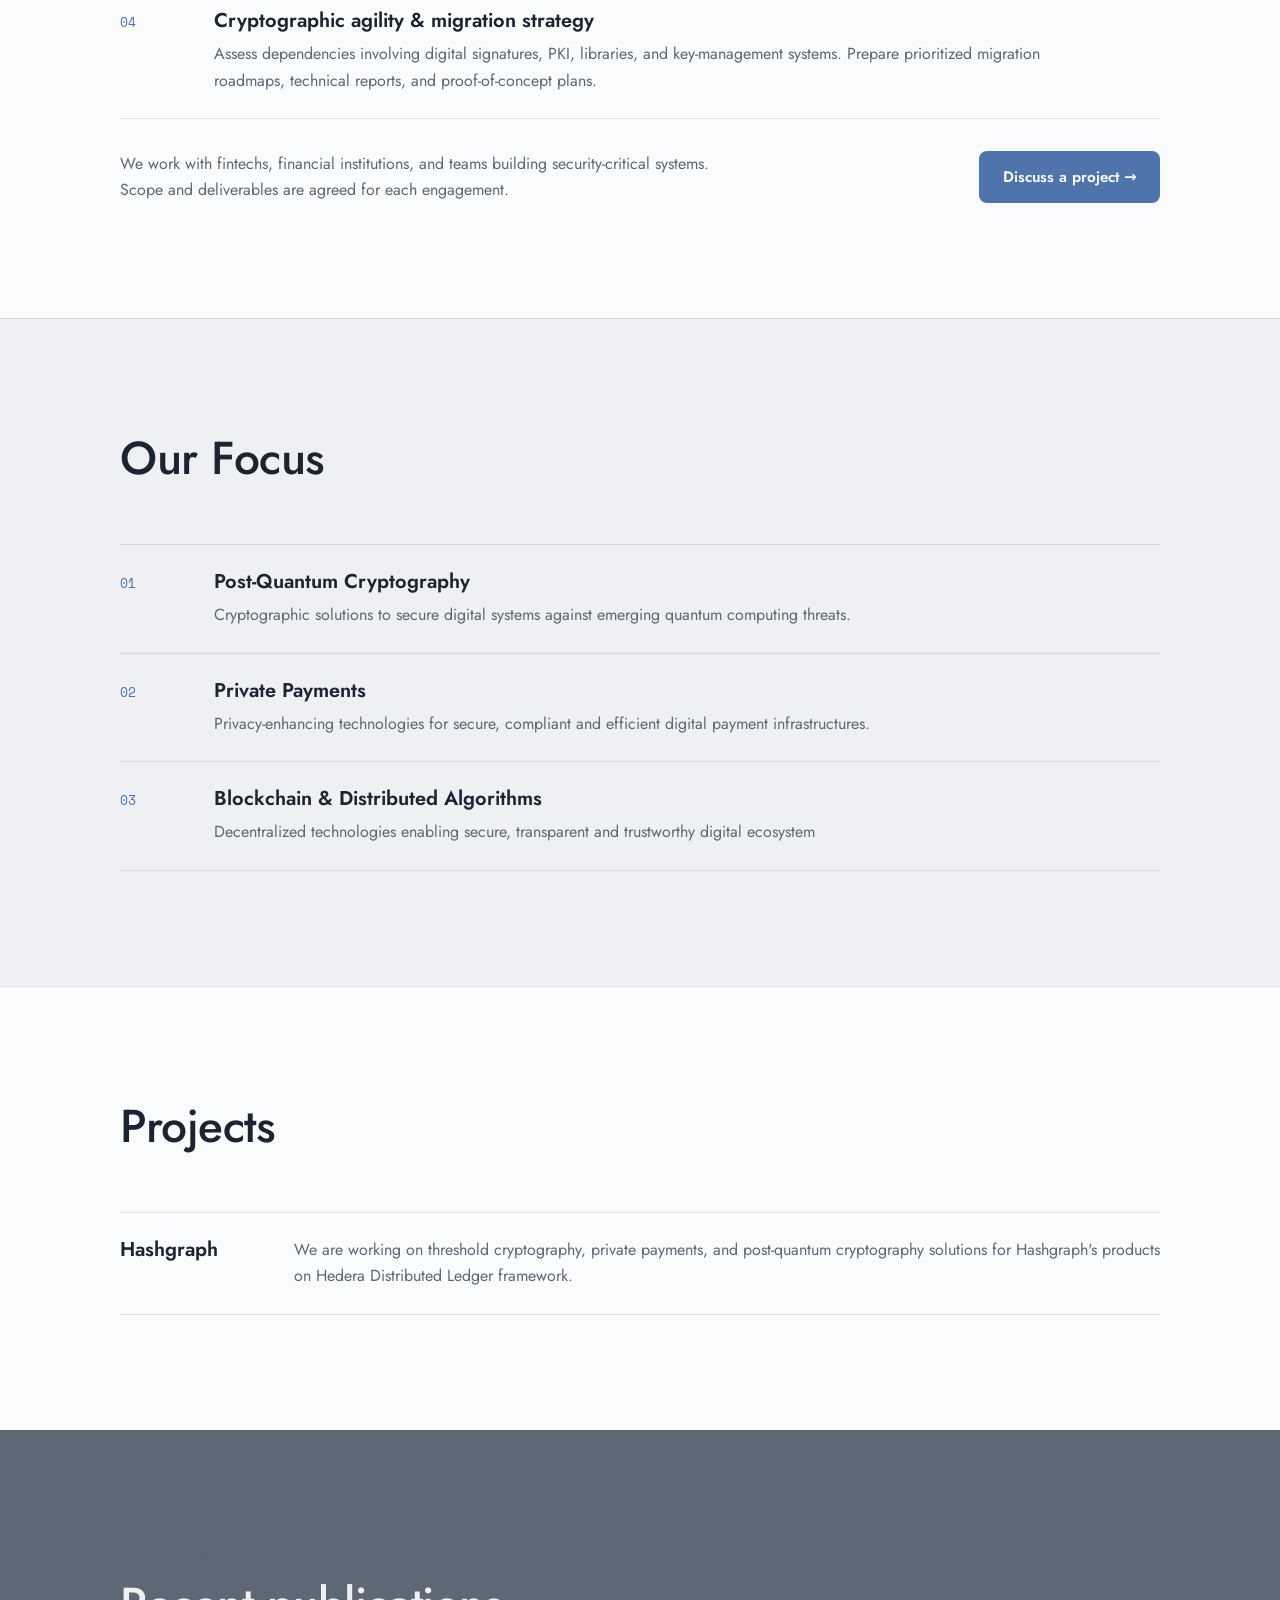
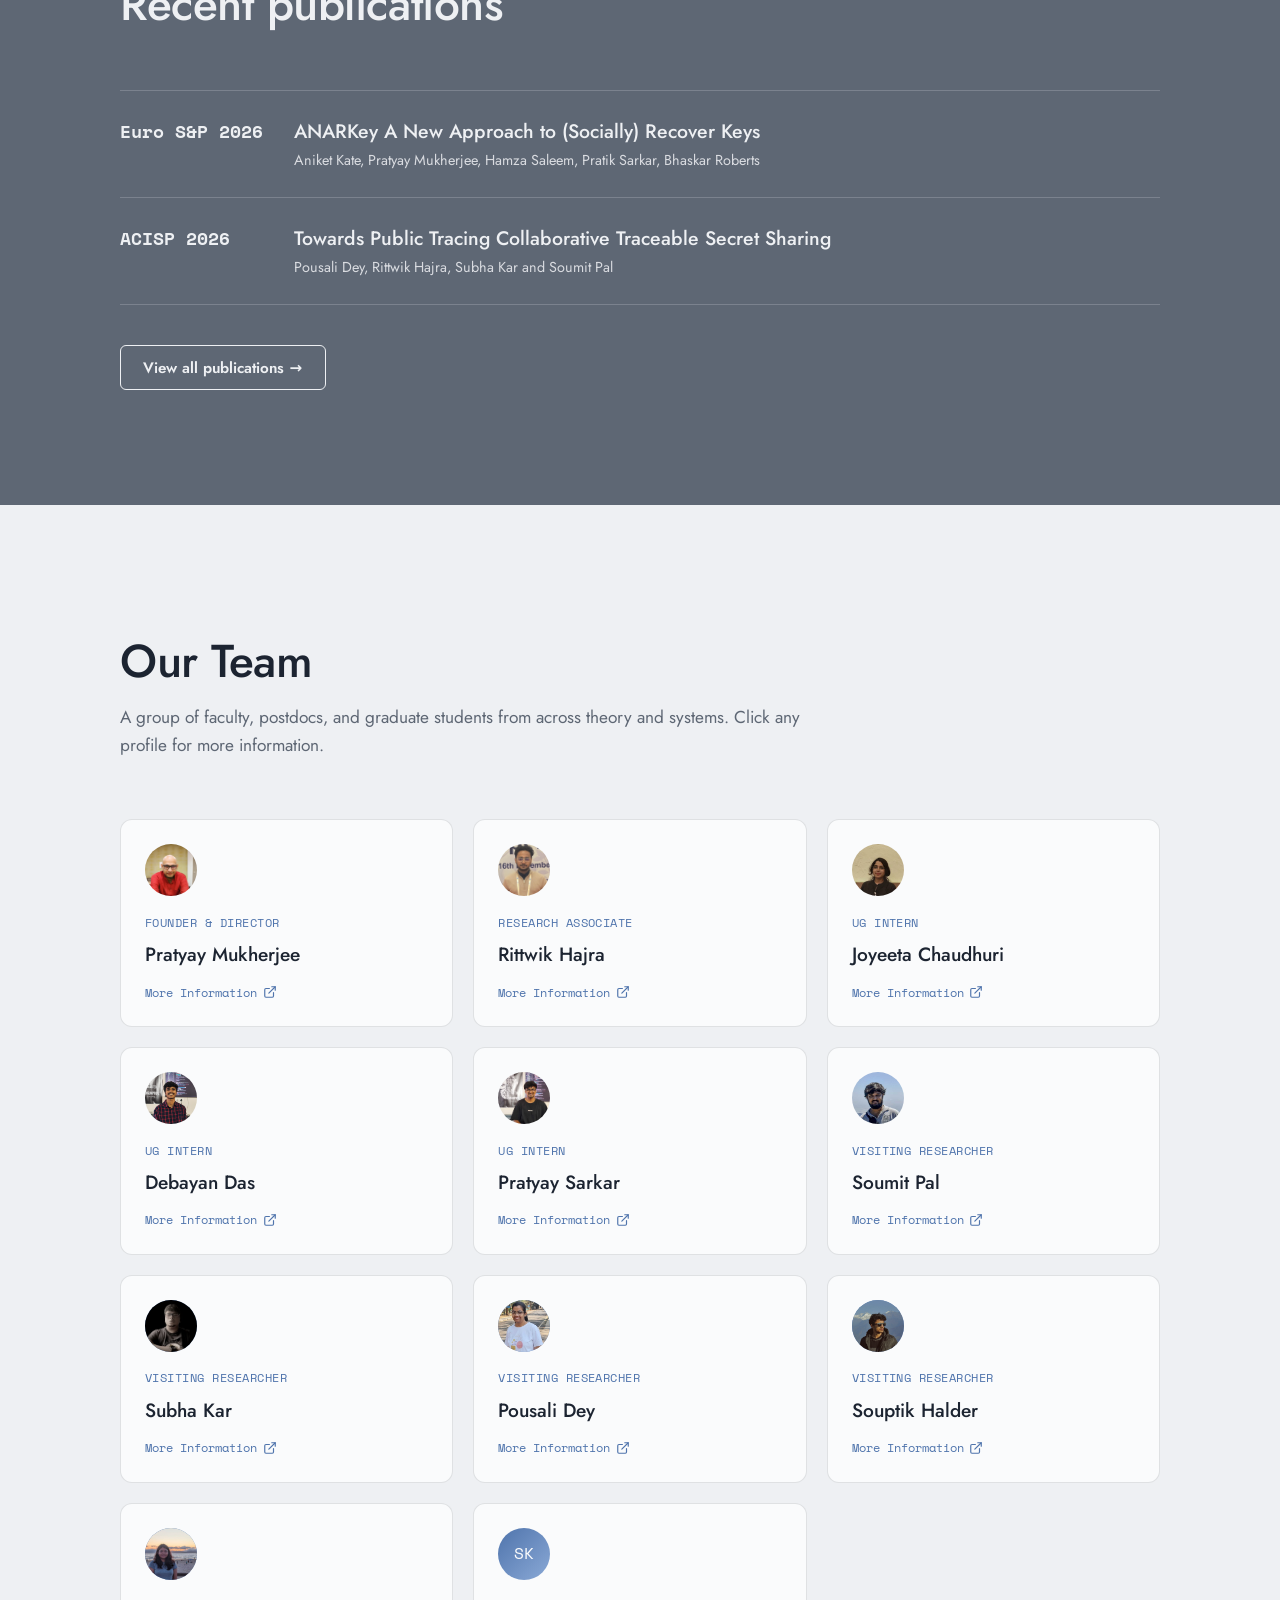
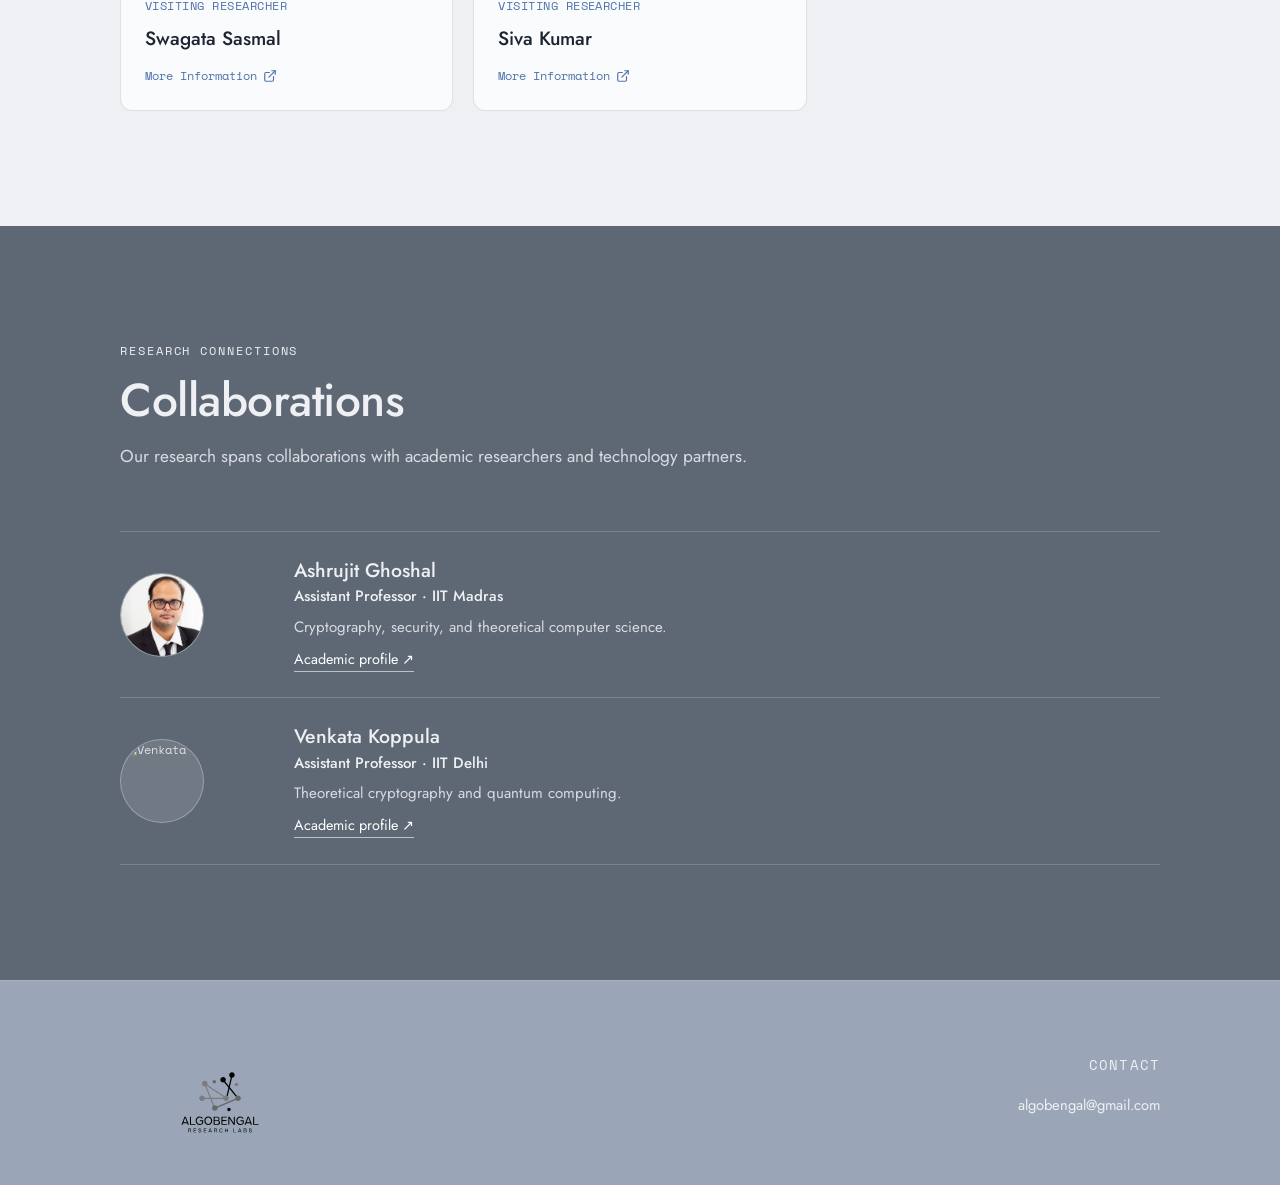
==== commit fdb847c9: "Move Hashgraph into Projects and fix collaborator portrait Use the requested Hashgraph scope, separa" ====
--- a/index.html
+++ b/index.html
@@ -44,7 +44,7 @@
         
         <div id="hero" class="top_spacing"></div>
         <div id="services-component"></div>
-        <div id="projects"></div>
+        <div id="projects-component"></div>
         <div id="Research"></div>
         <div id="people"></div>
         <div id="collaboration"></div>
--- a/components/services/services.css
+++ b/components/services/services.css
@@ -1,10 +1,11 @@
+/* Shared numbered rows keep advisory services and research focus consistent. */
 #services { background: var(--card); position: relative; z-index: 1; }
-#services .section__head { max-width: 53rem; }
-.services__list { border-top: 1px solid var(--line); }
-.service { display: grid; grid-template-columns: 4.5rem minmax(0, 1fr); gap: 1.4rem; padding: 1.5rem 0; border-bottom: 1px solid var(--line); }
-.service__number { font-family: var(--mono); color: var(--gold); font-size: .82rem; padding-top: .25rem; }
-.service h3 { font-family: var(--serif); font-weight: 600; font-size: 1.25rem; line-height: 1.3; }
-.service p { color: var(--dim); margin-top: .45rem; line-height: 1.65; max-width: 55rem; }
+.numbered-section .section__head { max-width: 53rem; }
+.numbered-list { border-top: 1px solid var(--line); }
+.numbered-row { display: grid; grid-template-columns: 4.5rem minmax(0, 1fr); gap: 1.4rem; padding: 1.5rem 0; border-bottom: 1px solid var(--line); }
+.numbered-row__number { font-family: var(--mono); color: var(--gold); font-size: .82rem; padding-top: .25rem; }
+.numbered-row h3 { font-family: var(--serif); font-weight: 600; font-size: 1.25rem; line-height: 1.3; }
+.numbered-row p { color: var(--dim); margin-top: .45rem; line-height: 1.65; max-width: 55rem; }
 .services__cta { padding-top: 2rem; display: flex; flex-wrap: wrap; justify-content: space-between; align-items: center; gap: 1.2rem 2rem; }
 .services__cta p { max-width: 39rem; color: var(--dim); }
-@media(max-width:640px) { .service { grid-template-columns: 2.6rem minmax(0, 1fr); gap:.65rem; } }
+@media(max-width:640px) { .numbered-row { grid-template-columns: 2.6rem minmax(0, 1fr); gap:.65rem; } }
--- a/components/projects/projects.css
+++ b/components/projects/projects.css
@@ -1,89 +1,42 @@
-#research {
-  background: var(--paper);
+#research,
+#projects {
   position: relative;
   z-index: 1;
   border-top: 1px solid var(--line);
 }
 
-.expertise {
-  border-top: 1px solid var(--line);
+#research {
+  background: var(--paper);
 }
 
-.xrow {
-  display: grid;
-  grid-template-columns: auto minmax(12rem, 16rem) 1fr auto ;
-  gap: 1.25rem 2rem;
-  align-items: center;
-  color: inherit;
-  padding: clamp(1.5rem, 3vw, 2.25rem) .5rem;
-  border-bottom: 1px solid var(--line);
-  transition: background .2s ease, padding-left .2s ease;
-  cursor: default;
+#projects {
+  background: var(--card);
 }
 
-/*.xrow:hover {
-  background: rgba(255, 255, 255, 0.05);
-  padding-left: 1.1rem;
-}
-*/
-.xrow__num {
-  font-family: var(--mono);
-  font-size: .8rem;
-  letter-spacing: .05em;
-  color: var(--gold);
+.project {
+  display: grid;
+  grid-template-columns: 150px minmax(0, 1fr);
+  gap: 1.5rem;
+  padding: 1.5rem 0;
+  border-top: 1px solid var(--line);
+  border-bottom: 1px solid var(--line);
 }
 
-.xrow__title {
+.project__name {
   font-family: var(--serif);
-  font-weight: 500;
-  font-size: clamp(1.3rem, 2.1vw, 1.7rem);
-  line-height: 1.15;
-  letter-spacing: -.01em;
+  font-weight: 600;
+  font-size: 1.25rem;
+  line-height: 1.3;
 }
 
-.xrow__desc {
+.project p {
   color: var(--dim);
-  font-size: 1rem;
-  line-height: 1.55;
-  max-width: 36rem;
+  line-height: 1.65;
 }
 
-.xrow__go {
-  justify-self: end;
-  white-space: nowrap;
-  display: inline-flex;
-  align-items: center;
-  gap: .45rem;
-  font-family: var(--mono);
-  font-size: .75rem;
-  letter-spacing: .08em;
-  text-transform: uppercase;
-  color: var(--gold);
+@media(max-width: 640px) {
+  .project {
+    grid-template-columns: 1fr;
+    gap: .65rem;
+  }
 }
-
-.xrow__go svg {
-  width: 15px;
-  height: 15px;
-  transition: transform .2s ease;
-}
-
-.xrow:hover .xrow__go svg {
-  transform: translateX(4px);
-}
-
-@media(max-width: 900px) {
-  .xrow {
-    grid-template-columns: auto 1fr;
-    gap: .55rem 1.1rem;
-    align-items: baseline;
-  }
-  .xrow__desc {
-    grid-column: 1 / -1;
-    max-width: none;
-  }
-  .xrow__go {
-    grid-column: 1 / -1;
-    justify-self: start;
-    margin-top: .2rem;
-  }
-}
